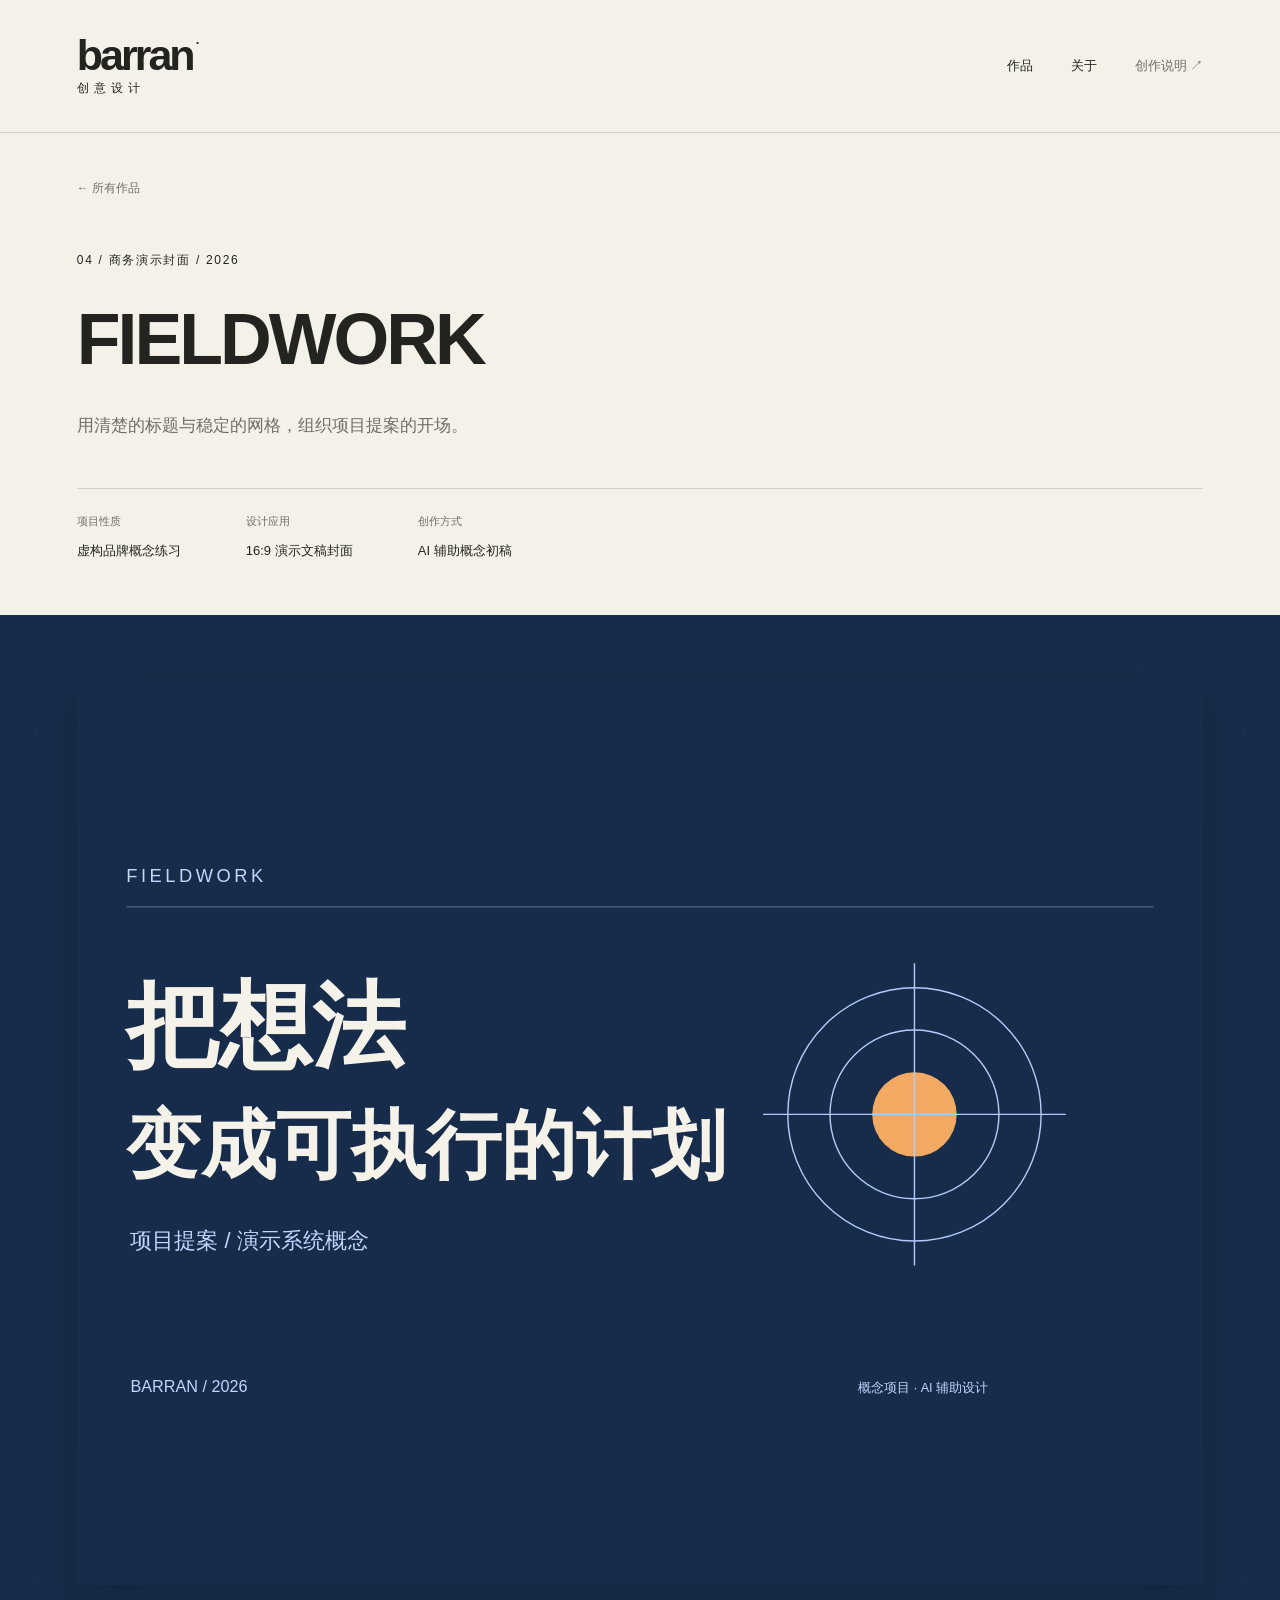
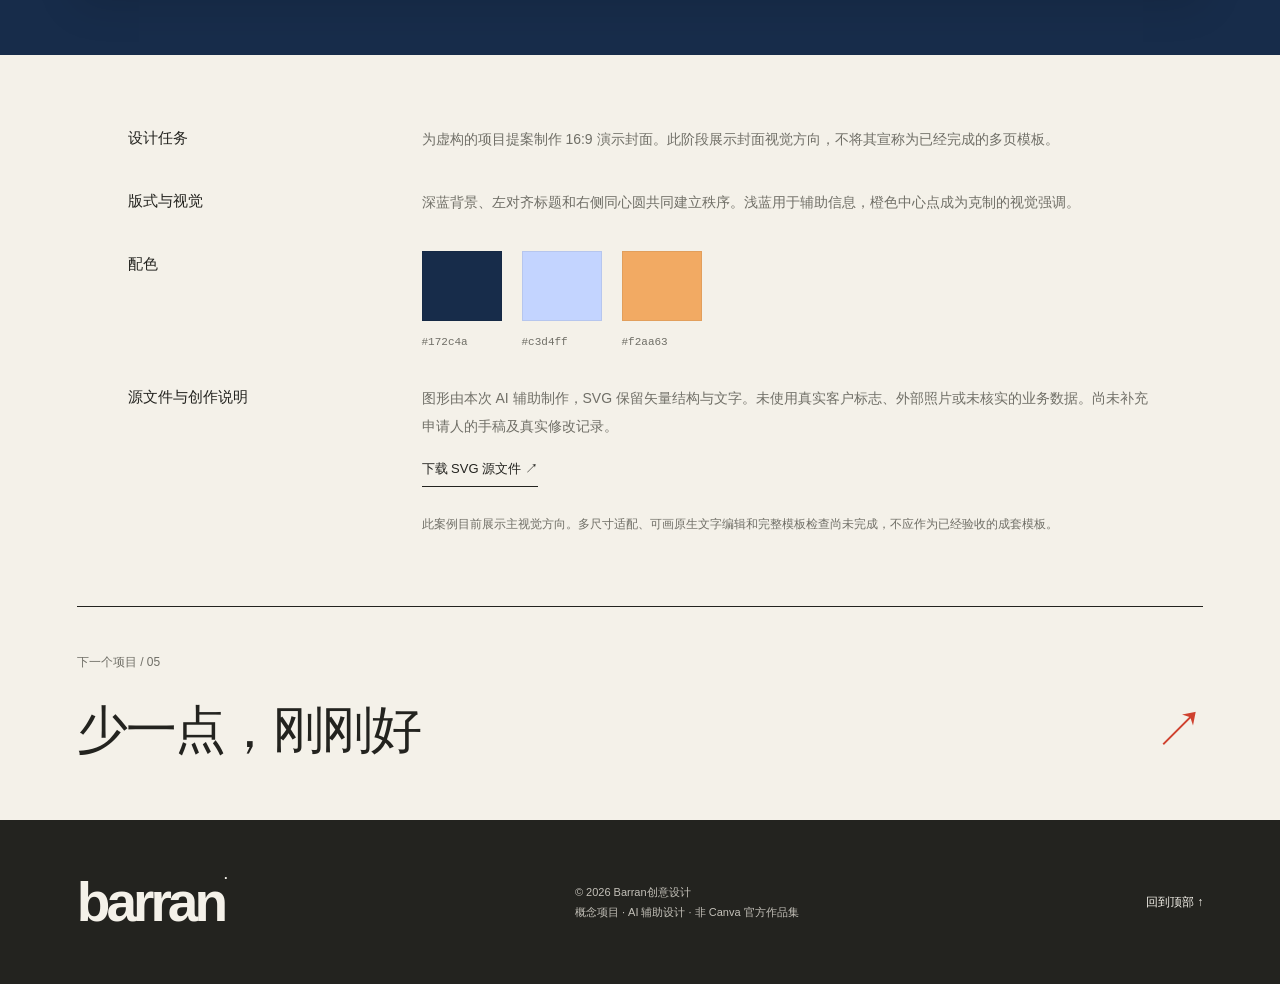
==== business.html @ dbe80ab4 "Publish Barran creative design concept portfolio" ====
<!doctype html><html lang="zh-CN"><head><meta charset="utf-8"><meta name="viewport" content="width=device-width,initial-scale=1"><meta name="description" content="Barran创意设计，视觉设计概念作品集。探索品牌视觉、文化海报、教育设计与演示排版。"><title>FIELDWORK · Barran创意设计</title><link rel="stylesheet" href="style.css"><link rel="icon" href="favicon.svg" type="image/svg+xml"></head><body><a class="skip" href="#main">跳到内容</a><header><a class="wordmark" href="index.html" aria-label="Barran创意设计首页">barran<span>·</span><small>创意设计</small></a><nav aria-label="主要导航"><a href="index.html#works">作品</a><a href="index.html#about">关于</a><a class="nav-note" href="index.html#statement">创作说明 ↗</a></nav></header><main id="main"><section class="case-intro" id="top"><a class="back" href="index.html#works">← 所有作品</a><div class="eyebrow">04 / 商务演示封面 / 2026</div><h1>FIELDWORK</h1><p class="case-lead">用清楚的标题与稳定的网格，组织项目提案的开场。</p><div class="case-facts"><div><small>项目性质</small><p>虚构品牌概念练习</p></div><div><small>设计应用</small><p>16:9 演示文稿封面</p></div><div><small>创作方式</small><p>AI 辅助概念初稿</p></div></div></section><section class="case-art" style="background:#172c4a"><img src="assets/04-business.svg" alt="FIELDWORK完整设计稿" width="1600" height="900"></section><section class="case-story"><h2>设计任务</h2><p>为虚构的项目提案制作 16:9 演示封面。此阶段展示封面视觉方向，不将其宣称为已经完成的多页模板。</p><h2>版式与视觉</h2><p>深蓝背景、左对齐标题和右侧同心圆共同建立秩序。浅蓝用于辅助信息，橙色中心点成为克制的视觉强调。</p><h2>配色</h2><div class="swatches"><div><span style="background:#172c4a"></span><code>#172c4a</code></div><div><span style="background:#c3d4ff"></span><code>#c3d4ff</code></div><div><span style="background:#f2aa63"></span><code>#f2aa63</code></div></div><h2>源文件与创作说明</h2><div><p>图形由本次 AI 辅助制作，SVG 保留矢量结构与文字。未使用真实客户标志、外部照片或未核实的业务数据。尚未补充申请人的手稿及真实修改记录。</p><a class="text-link" href="assets/04-business.svg" download>下载 SVG 源文件 ↗</a><p class="minor">此案例目前展示主视觉方向。多尺寸适配、可画原生文字编辑和完整模板检查尚未完成，不应作为已经验收的成套模板。</p></div></section><a class="next-case" href="market.html"><small>下一个项目 / 05</small><h2>少一点，刚刚好<span>↗</span></h2></a></main><footer><div class="foot-brand">barran<span>·</span></div><p>© 2026 Barran创意设计<br>概念项目 · AI 辅助设计 · 非 Canva 官方作品集</p><a href="#top">回到顶部 ↑</a></footer><script src="app.js"></script></body></html>
---- style.css ----
@charset "UTF-8";
:root{--paper:#f4f1e9;--ink:#23231f;--muted:#706f67;--red:#cf412e;--line:#d5d1c7}*{box-sizing:border-box}html{scroll-behavior:smooth;scroll-padding-top:30px}body{margin:0;background:var(--paper);color:var(--ink);font-family:"Microsoft YaHei","PingFang SC",sans-serif;-webkit-font-smoothing:antialiased}a{color:inherit;text-decoration:none}button{font:inherit}a:focus-visible,button:focus-visible{outline:3px solid var(--red);outline-offset:6px}.skip{position:fixed;top:-100px;padding:14px;background:#fff;z-index:100}.skip:focus{top:0}header{max-width:1500px;margin:auto;display:flex;justify-content:space-between;align-items:center;padding:38px 6vw;border-bottom:1px solid var(--line)}.wordmark{font-family:Arial,sans-serif;font-size:43px;letter-spacing:-3px;font-weight:900;line-height:.8}.wordmark>span{font-size:13px;letter-spacing:0;vertical-align:top;margin-left:3px}.wordmark small{display:block;font-size:12px;letter-spacing:5px;margin-top:12px;font-family:"Microsoft YaHei",sans-serif;font-weight:500}nav{display:flex;gap:38px;font-size:13px}nav a:hover{color:var(--red)}.nav-note{color:var(--muted)}main{max-width:1500px;margin:auto}.hero{padding:56px 6vw 0}.eyebrow{font-family:Arial,"Microsoft YaHei",sans-serif;font-size:12px;letter-spacing:1.7px;display:flex;align-items:center;gap:10px}.dot{width:8px;height:8px;background:var(--red);border-radius:50%}.hero h1{font-size:clamp(72px,10.5vw,158px);font-weight:700;letter-spacing:-.075em;line-height:1.25;margin:45px 0 36px;position:relative}.hero h1 .second{padding-left:19vw}.hero h1 i{position:absolute;right:3%;top:0;color:var(--red);font-family:Arial,sans-serif;font-size:1.1em;font-style:normal;font-weight:400}.hero-bottom{display:flex;justify-content:space-between;align-items:flex-end;margin-bottom:52px}.hero-bottom p{font-size:15px;line-height:1.9;margin:0;color:var(--muted)}.text-link{font-size:13px;border-bottom:1px solid currentColor;padding-bottom:8px;display:inline-block}.text-link span{margin-left:28px}.hero-strip{border-block:1px solid var(--ink);padding:17px 0;display:flex;justify-content:space-between;font-size:12px;letter-spacing:3px}.works{padding:85px 6vw 70px}.section-head{display:flex;justify-content:space-between;align-items:baseline}.section-head h2{font-size:30px;letter-spacing:-1px;margin:0}.section-head h2 span{font-family:Georgia,serif;font-size:19px;font-weight:400;font-style:italic;color:var(--muted);margin-left:18px;letter-spacing:0}.section-head>p{font-size:12px;color:var(--muted)}.filters{display:flex;gap:28px;margin:30px 0 35px;border-bottom:1px solid var(--line);padding-bottom:16px}.filters button{border:0;background:none;color:var(--muted);padding:4px 0;font-size:12px;cursor:pointer}.filters button.active{color:var(--red)}sup{font-size:9px}.work-grid{display:grid;grid-template-columns:1fr 1fr;column-gap:40px;row-gap:54px}.work[hidden]{display:none}.work-image{height:540px;display:flex;align-items:center;justify-content:center;background:var(--art-bg);overflow:hidden;position:relative;padding:40px}.work-image img{width:100%;height:100%;object-fit:contain;filter:drop-shadow(0 15px 18px #0002);transition:transform .5s}.work-image:hover img{transform:scale(1.035)}.wide-art{background:#d9dce0}.view{position:absolute;right:20px;bottom:20px;background:var(--paper);padding:11px 15px;font-size:11px;opacity:0;transform:translateY(8px);transition:all .25s}.work-image:hover .view,.work-image:focus .view{opacity:1;transform:translateY(0)}.work-meta{display:flex;justify-content:space-between;padding-top:20px}.work-meta h3{font-size:20px;margin:0 0 9px;font-weight:500}.work-meta p{margin:0;font-size:12px;color:var(--muted)}.work-meta>span{font-family:Georgia,serif;font-size:16px;color:var(--muted)}.work-disclosure{font-size:12px;line-height:1.9;color:var(--muted);margin-top:40px;max-width:760px}.about{margin:0 6vw;padding:75px 0;border-top:1px solid var(--ink);display:grid;grid-template-columns:1fr 2fr;gap:55px}.section-label{font-size:11px;letter-spacing:2px}.about h2{font-size:clamp(28px,3.6vw,48px);font-weight:500;letter-spacing:-2px;line-height:1.5;margin:0 0 28px}.about p{font-size:14px;color:var(--muted);line-height:2;max-width:660px}.about .text-link{margin-top:20px}.statement{margin:0 6vw;padding:35px 0 70px;border-top:1px solid var(--line);display:grid;grid-template-columns:1fr 2fr;gap:55px}.statement h2{font-size:14px;font-weight:500;margin:0}.statement p{font-size:12px;line-height:1.95;color:var(--muted);margin:0 0 15px}footer{background:var(--ink);color:var(--paper);padding:50px 6vw;display:flex;align-items:center;justify-content:space-between;gap:24px}.foot-brand{font-family:Arial,sans-serif;font-size:55px;font-weight:900;letter-spacing:-4px}.foot-brand span{font-size:13px;vertical-align:top;letter-spacing:0}footer p{font-size:11px;line-height:1.9;color:#c3c0b8}footer>a{font-size:12px}.case-intro{padding:45px 6vw 55px}.back{font-size:12px;color:var(--muted);display:inline-block;margin-bottom:55px}.case-intro h1{font-size:clamp(40px,5.6vw,78px);letter-spacing:-3px;line-height:1.3;margin:24px 0}.case-lead{font-size:17px;line-height:1.9;color:var(--muted);max-width:700px}.case-facts{display:flex;gap:65px;margin-top:46px;border-top:1px solid var(--line);padding-top:22px}.case-facts small{font-size:11px;color:var(--muted)}.case-facts p{font-size:13px;margin-bottom:0}.case-art{padding:70px 6vw;display:flex;justify-content:center}.case-art img{display:block;max-width:100%;width:auto;max-height:1050px;object-fit:contain;box-shadow:0 18px 40px #0002}.case-story{padding:70px 10vw;display:grid;grid-template-columns:1fr 3fr;gap:35px 50px}.case-story h2{font-size:15px;font-weight:500;margin:4px 0}.case-story p{font-size:14px;line-height:2;color:var(--muted);margin:0}.case-story .text-link{margin-top:20px}.case-story .minor{font-size:12px;margin-top:25px}.swatches{display:flex;gap:20px}.swatches span{display:block;width:80px;height:70px;margin-bottom:10px;border:1px solid #0001}.swatches code{font-size:11px;color:var(--muted)}.next-case{display:block;margin:0 6vw;padding:45px 0 55px;border-top:1px solid var(--ink)}.next-case small{font-size:12px;color:var(--muted)}.next-case h2{font-size:clamp(28px,4vw,55px);font-weight:500;letter-spacing:-2px;margin:25px 0 0}.next-case h2 span{float:right;color:var(--red)}@media(min-width:1500px){header,.hero,.works{padding-left:90px;padding-right:90px}.hero h1 .second{padding-left:285px}}@media(max-width:900px){.work-image{height:410px;padding:24px}.work-grid{column-gap:24px}.hero h1{margin-top:50px}.hero h1 .second{padding-left:12vw}.about,.statement{grid-template-columns:1fr 2fr;gap:25px}.case-facts{gap:35px}}@media(max-width:600px){header{padding:26px 6vw}.wordmark{font-size:34px}.wordmark small{font-size:10px}nav{gap:18px;font-size:12px}.nav-note{display:none}.hero{padding-top:35px}.eyebrow{font-size:9px;letter-spacing:1px}.hero h1{font-size:clamp(57px,14vw,86px);margin:40px 0 30px;letter-spacing:-.08em}.hero h1 .second{padding-left:7vw}.hero h1 i{font-size:.85em;right:0;top:8px}.hero-bottom{align-items:flex-start;gap:20px;margin-bottom:35px}.hero-bottom p{font-size:12px}.text-link{font-size:11px;white-space:nowrap}.text-link span{margin-left:8px}.hero-strip{font-size:9px;letter-spacing:1px}.works{padding-top:50px}.section-head h2{font-size:25px}.section-head h2 span{display:block;margin:7px 0 0;font-size:17px}.section-head>p{font-size:10px}.filters{gap:20px;overflow:auto;white-space:nowrap;margin:25px 0}.filters button{font-size:11px}.work-grid{grid-template-columns:1fr;row-gap:35px}.work-image{height:470px;padding:30px}.work-meta h3{font-size:19px}.view{opacity:1;transform:none}.about,.statement{grid-template-columns:1fr;gap:25px}.about{padding:45px 0}.about h2{font-size:30px;letter-spacing:-1px}.about p{font-size:13px}.statement{padding-bottom:40px}footer{align-items:flex-start;flex-wrap:wrap;padding-top:35px}.foot-brand{font-size:42px}footer p{font-size:10px}footer>a{font-size:10px}.case-intro{padding-top:30px}.back{margin-bottom:35px}.case-intro h1{letter-spacing:-2px}.case-lead{font-size:14px}.case-facts{gap:22px;flex-wrap:wrap;margin-top:28px}.case-facts p{font-size:11px}.case-art{padding:35px 6vw}.case-story{padding:40px 6vw;grid-template-columns:1fr;gap:15px}.case-story p{margin-bottom:18px;font-size:13px}.swatches{margin-bottom:20px}.next-case{padding:30px 0 40px}}@media(prefers-reduced-motion:reduce){html{scroll-behavior:auto}*,*:before,*:after{transition:none!important}}
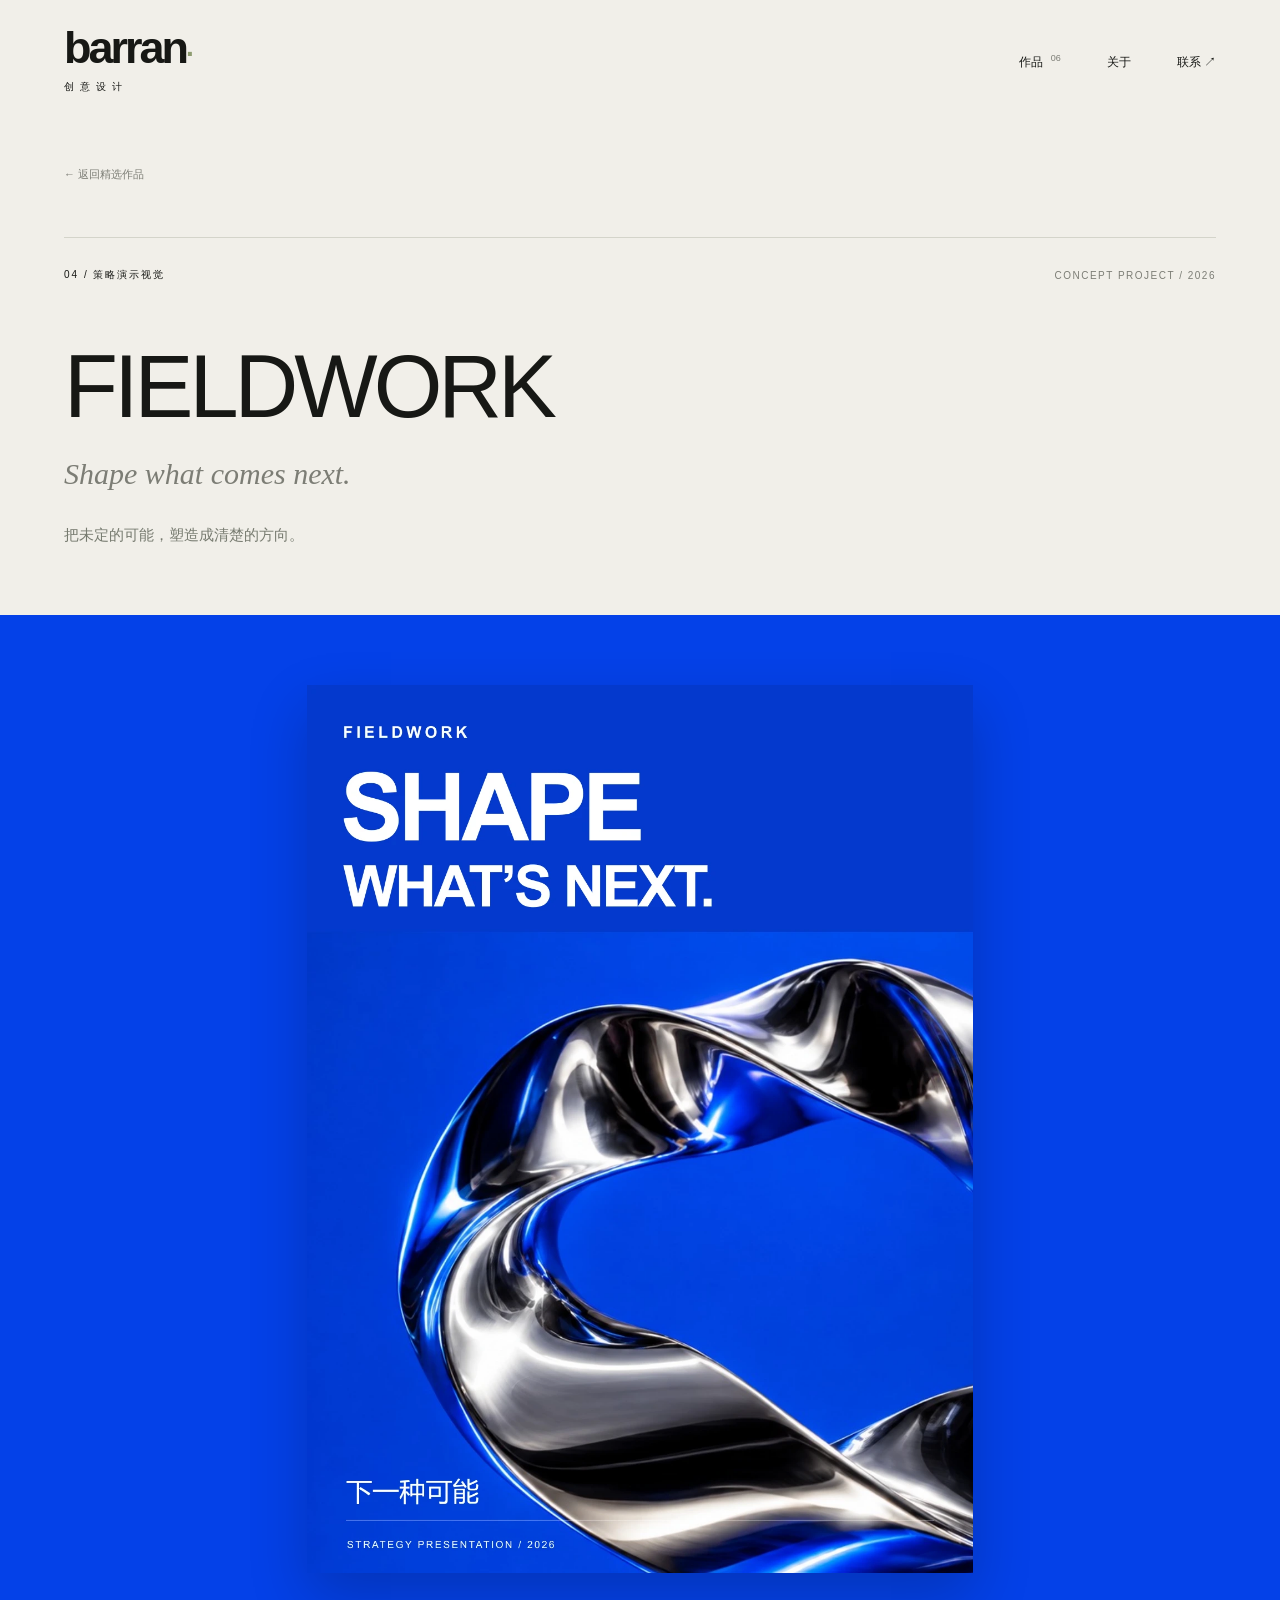
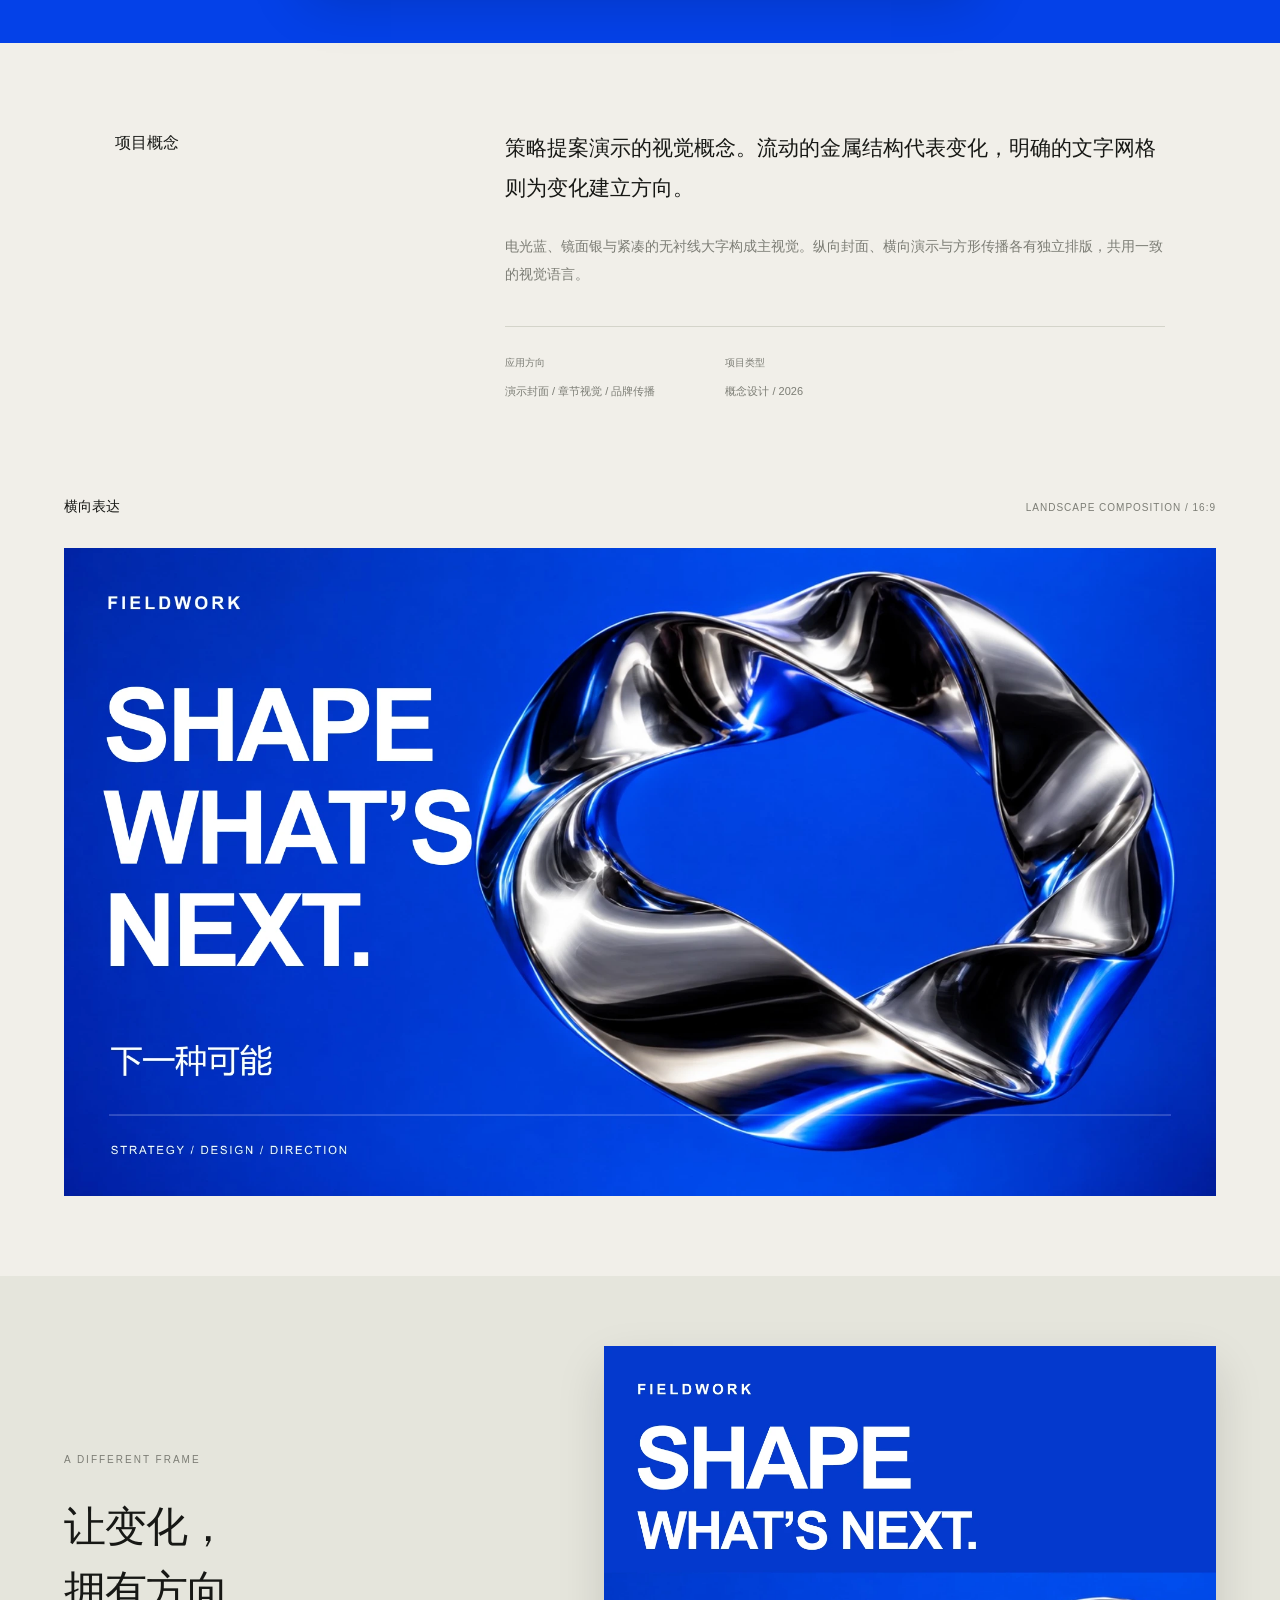
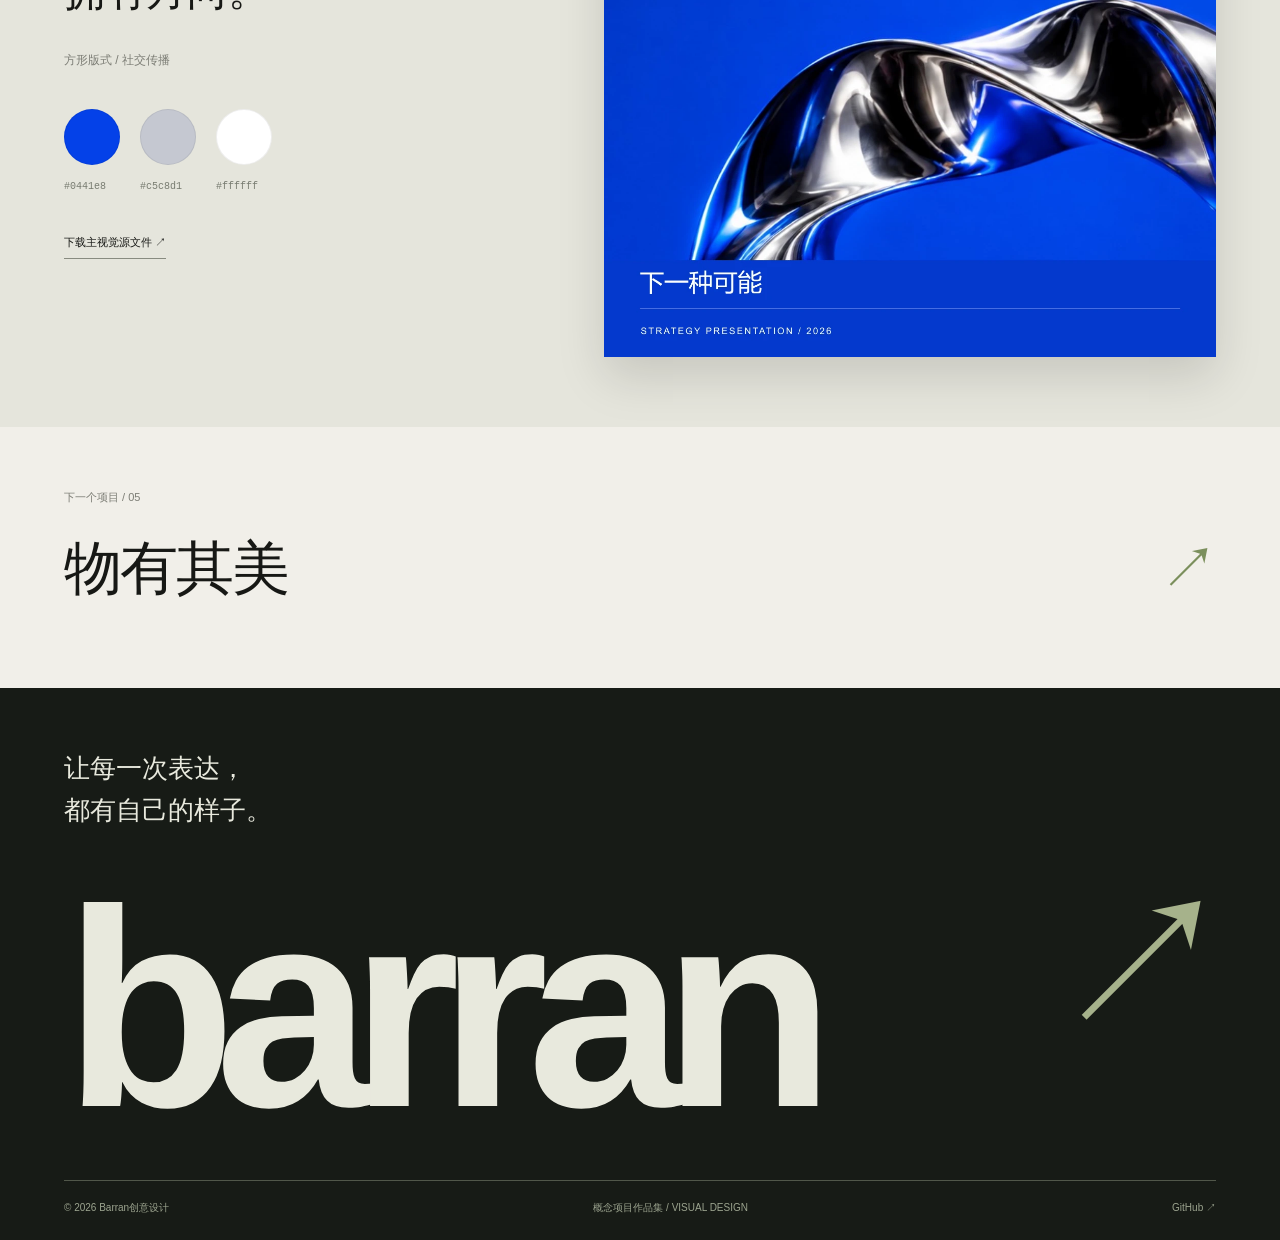
==== commit 07b0c269: "Redesign six portfolio series with editorial imagery and tailored layouts" ====
--- a/business.html
+++ b/business.html
@@ -1 +1 @@
-<!doctype html><html lang="zh-CN"><head><meta charset="utf-8"><meta name="viewport" content="width=device-width,initial-scale=1"><meta name="description" content="Barran创意设计，视觉设计概念作品集。探索品牌视觉、文化海报、教育设计与演示排版。"><title>FIELDWORK · Barran创意设计</title><link rel="stylesheet" href="style.css"><link rel="icon" href="favicon.svg" type="image/svg+xml"></head><body><a class="skip" href="#main">跳到内容</a><header><a class="wordmark" href="index.html" aria-label="Barran创意设计首页">barran<span>·</span><small>创意设计</small></a><nav aria-label="主要导航"><a href="index.html#works">作品</a><a href="index.html#about">关于</a><a class="nav-note" href="index.html#statement">创作说明 ↗</a></nav></header><main id="main"><section class="case-intro" id="top"><a class="back" href="index.html#works">← 所有作品</a><div class="eyebrow">04 / 商务演示封面 / 2026</div><h1>FIELDWORK</h1><p class="case-lead">用清楚的标题与稳定的网格，组织项目提案的开场。</p><div class="case-facts"><div><small>项目性质</small><p>虚构品牌概念练习</p></div><div><small>设计应用</small><p>16:9 演示文稿封面</p></div><div><small>创作方式</small><p>AI 辅助概念初稿</p></div></div></section><section class="case-art" style="background:#172c4a"><img src="assets/04-business.svg" alt="FIELDWORK完整设计稿" width="1600" height="900"></section><section class="case-story"><h2>设计任务</h2><p>为虚构的项目提案制作 16:9 演示封面。此阶段展示封面视觉方向，不将其宣称为已经完成的多页模板。</p><h2>版式与视觉</h2><p>深蓝背景、左对齐标题和右侧同心圆共同建立秩序。浅蓝用于辅助信息，橙色中心点成为克制的视觉强调。</p><h2>配色</h2><div class="swatches"><div><span style="background:#172c4a"></span><code>#172c4a</code></div><div><span style="background:#c3d4ff"></span><code>#c3d4ff</code></div><div><span style="background:#f2aa63"></span><code>#f2aa63</code></div></div><h2>源文件与创作说明</h2><div><p>图形由本次 AI 辅助制作，SVG 保留矢量结构与文字。未使用真实客户标志、外部照片或未核实的业务数据。尚未补充申请人的手稿及真实修改记录。</p><a class="text-link" href="assets/04-business.svg" download>下载 SVG 源文件 ↗</a><p class="minor">此案例目前展示主视觉方向。多尺寸适配、可画原生文字编辑和完整模板检查尚未完成，不应作为已经验收的成套模板。</p></div></section><a class="next-case" href="market.html"><small>下一个项目 / 05</small><h2>少一点，刚刚好<span>↗</span></h2></a></main><footer><div class="foot-brand">barran<span>·</span></div><p>© 2026 Barran创意设计<br>概念项目 · AI 辅助设计 · 非 Canva 官方作品集</p><a href="#top">回到顶部 ↑</a></footer><script src="app.js"></script></body></html>+<!doctype html><html lang="zh-CN"><head><meta charset="utf-8"><meta name="viewport" content="width=device-width,initial-scale=1"><meta name="description" content="Barran创意设计。品牌视觉、文化活动、生活方式与演示设计作品集。"><meta name="theme-color" content="#151515"><title>FIELDWORK · Barran创意设计</title><link rel="stylesheet" href="v2.css?v=2"><link rel="icon" href="favicon.svg"></head><body><a class="skip" href="#main">跳到内容</a><header><a class="brand" href="index.html" aria-label="Barran创意设计首页">barran<span>·</span><small>创意设计</small></a><nav aria-label="主要导航"><a href="index.html#works">作品 <sup>06</sup></a><a href="index.html#about">关于</a><a href="index.html#contact">联系 ↗</a></nav></header><main id="main"><section class="case-heading" id="top"><a class="back" href="index.html#works">← 返回精选作品</a><div class="case-topline"><p class="eyebrow">04 / 策略演示视觉</p><p>CONCEPT PROJECT / 2026</p></div><h1>FIELDWORK</h1><p class="case-english">Shape what comes next.</p><p class="case-deck">把未定的可能，塑造成清楚的方向。</p></section><section class="case-hero" style="--case-bg:#0441e8"><img src="assets/v2/04-business-poster.webp" alt="FIELDWORK纵版主视觉" width="1200" height="1600"></section><section class="project-copy"><h2>项目概念</h2><div><p class="lead">策略提案演示的视觉概念。流动的金属结构代表变化，明确的文字网格则为变化建立方向。</p><p>电光蓝、镜面银与紧凑的无衬线大字构成主视觉。纵向封面、横向演示与方形传播各有独立排版，共用一致的视觉语言。</p><div class="project-meta"><div><small>应用方向</small><p>演示封面 / 章节视觉 / 品牌传播</p></div><div><small>项目类型</small><p>概念设计 / 2026</p></div></div></div></section><section class="application"><div class="application-label"><h2>横向表达</h2><p>LANDSCAPE COMPOSITION / 16:9</p></div><img src="assets/v2/04-business-wide.webp" alt="FIELDWORK横向版式" width="1920" height="1080" loading="lazy"></section><section class="square-section" style="--case-bg:#0441e8"><div><p class="eyebrow">A DIFFERENT FRAME</p><h2>让变化，<br>拥有方向。</h2><p>方形版式 / 社交传播</p><div class="palette"><span style="--swatch:#0441e8"><i></i><code>#0441e8</code></span><span style="--swatch:#c5c8d1"><i></i><code>#c5c8d1</code></span><span style="--swatch:#ffffff"><i></i><code>#ffffff</code></span></div><a class="download" href="assets/v2/04-business-poster.svg" download>下载主视觉源文件 ↗</a></div><img src="assets/v2/04-business-square.webp" alt="FIELDWORK方形传播版式" width="1200" height="1200" loading="lazy"></section><a class="next-case" href="market.html"><span>下一个项目 / 05</span><h2>物有其美<i>↗</i></h2></a></main><footer id="contact"><p class="footer-intro">让每一次表达，<br>都有自己的样子。</p><a class="footer-brand" href="index.html">barran<span>↗</span></a><div class="footer-bottom"><p>© 2026 Barran创意设计</p><p>概念项目作品集 / VISUAL DESIGN</p><a href="https://github.com/Barran-Sorain/barran-portfolio" target="_blank" rel="noreferrer">GitHub ↗</a></div></footer><script src="app.js?v=2"></script></body></html>
--- a/v2.css
+++ b/v2.css
@@ -0,0 +1,2 @@
+@charset "UTF-8";
+:root{--paper:#f1efe9;--ink:#171815;--muted:#7c7d75;--line:#d4d4ca}*{box-sizing:border-box}html{scroll-behavior:smooth;scroll-padding-top:20px}body{margin:0;background:var(--paper);color:var(--ink);font-family:"Microsoft YaHei","PingFang SC",Arial,sans-serif;-webkit-font-smoothing:antialiased}a{color:inherit;text-decoration:none}button{font:inherit}a:focus-visible,button:focus-visible{outline:3px solid #a79a5e;outline-offset:5px}.skip{position:fixed;top:-100px;background:#fff;padding:14px;z-index:100}.skip:focus{top:0}header{display:flex;justify-content:space-between;align-items:center;padding:30px 5vw;max-width:1800px;margin:auto}.brand{font:900 45px/.8 Arial,sans-serif;letter-spacing:-3px}.brand>span{font-size:28px;color:#8e9c71}.brand small{display:block;font:400 10px "Microsoft YaHei",sans-serif;letter-spacing:6px;margin-top:14px}nav{display:flex;align-items:center;gap:46px;font-size:12px}sup{font-size:9px;margin-left:4px;color:var(--muted)}nav a:hover{color:#6c7a4e}main{max-width:1800px;margin:auto}.hero{margin:0 2vw;background:#131c15;min-height:760px;position:relative;isolation:isolate;overflow:hidden;color:#efeadd}.hero-photo{position:absolute;z-index:-2;width:60%;right:0;top:0;bottom:0}.hero-photo img{width:100%;height:100%;object-fit:cover;object-position:65% 67%}.hero:after{content:"";position:absolute;z-index:-1;inset:0;background:linear-gradient(90deg,#111c15 0%,#111c15 29%,#111c15d9 43%,#111c1500 72%)}.hero-content{padding:68px 4vw 95px}.eyebrow{font:400 10px Arial,"Microsoft YaHei",sans-serif;letter-spacing:2px}.hero h1{font-size:clamp(54px,6.4vw,112px);font-weight:500;letter-spacing:-.065em;line-height:1.4;margin:77px 0 35px}.hero h1 em{font-style:normal;font-family:"SimSun","Songti SC",serif;font-weight:400}.hero-caption{font-size:14px;color:#c3c4b8;line-height:2}.hero-link{display:inline-flex;gap:70px;align-items:center;border-bottom:1px solid #9fa392;padding:18px 0 12px;font-size:12px;margin-top:32px}.hero-link span{font-size:20px}.hero-bottom{position:absolute;bottom:28px;left:4vw;right:4vw;display:flex;justify-content:space-between;font:9px Arial,sans-serif;letter-spacing:1.4px;color:#c6c9bc}.works{padding:110px 5vw 90px}.section-head{display:flex;align-items:flex-end;justify-content:space-between}.section-head .eyebrow{color:var(--muted);margin:0 0 22px}.section-head h2{font-size:44px;letter-spacing:-2px;font-weight:500;line-height:1.1;margin:0}.section-head h2>span{font:italic 30px Georgia,serif;margin-left:24px;letter-spacing:-1px;color:var(--muted)}.counter{font:17px Georgia,serif;color:var(--muted);margin:0 0 3px}.filters{display:flex;gap:32px;border-bottom:1px solid var(--line);padding:31px 0 18px;margin-bottom:38px}.filters button{padding:5px 0;border:0;background:none;color:var(--muted);font-size:11px;cursor:pointer;white-space:nowrap}.filters button.active{color:#171815}.filters button.active:before{content:"";display:inline-block;width:5px;height:5px;background:#171815;border-radius:50%;margin-right:8px;vertical-align:2px}.work-grid{display:grid;grid-template-columns:1fr 1fr;gap:65px 36px;align-items:start}.work[hidden]{display:none}.work-visual{display:block;overflow:hidden;position:relative;aspect-ratio:3/4}.work-visual img{display:block;width:100%;height:100%;object-fit:cover;transition:transform .6s}.work-visual:hover img{transform:scale(1.025)}.work-open{position:absolute;right:22px;bottom:22px;display:grid;place-items:center;border-radius:50%;width:47px;height:47px;background:#f7f6ec;color:#171815;font-size:23px;opacity:0;transition:opacity .25s}.work-visual:hover .work-open,.work-visual:focus .work-open{opacity:1}.work-meta{display:flex;justify-content:space-between;align-items:flex-start;padding-top:21px}.work-meta span{font-size:10px;color:var(--muted);letter-spacing:1px}.work-meta h3{font-size:24px;font-weight:500;letter-spacing:-.7px;margin:11px 0 7px}.work-meta p{font:italic 14px Georgia,serif;color:#777a70;margin:0}.work-meta small{font:12px Georgia,serif;color:var(--muted);padding-top:2px}.about{margin:0 5vw;padding:85px 0 110px;border-top:1px solid var(--ink);display:grid;grid-template-columns:1fr 1.5fr;gap:60px}.about-label>.eyebrow{margin:0 0 20px;color:var(--muted)}.about-label>span{font-size:12px}.about h2{font:400 clamp(35px,4.5vw,64px)/1.4 "SimSun","Songti SC",serif;letter-spacing:-2px;margin:0 0 35px}.about p:not(.eyebrow){font-size:14px;line-height:2;color:#777b70;max-width:660px}.about-services{display:flex;gap:28px;border-top:1px solid var(--line);padding-top:25px;margin-top:34px;font-size:11px}.case-heading{padding:40px 5vw 70px}.back{font-size:11px;color:var(--muted);display:inline-block;margin-bottom:55px}.case-topline{display:flex;justify-content:space-between;border-top:1px solid var(--line);padding-top:20px;align-items:center}.case-topline p:last-child{font:10px Arial,sans-serif;letter-spacing:1.5px;color:var(--muted)}.case-heading h1{font-size:clamp(42px,6.9vw,104px);font-weight:500;letter-spacing:-4px;margin:40px 0 15px;line-height:1.25}.case-english{font:italic 30px Georgia,serif;color:var(--muted);margin:0}.case-deck{font-size:15px;margin:35px 0 0;color:#777b70}.case-hero{background:var(--case-bg);padding:70px 0;display:flex;justify-content:center}.case-hero img{width:min(52%,780px);height:auto;display:block;box-shadow:0 24px 55px #0003}.project-copy{padding:85px 9vw;display:grid;grid-template-columns:1fr 2fr;gap:60px}.project-copy h2{font-size:16px;font-weight:400;margin-top:5px}.project-copy p{font-size:14px;line-height:2;color:var(--muted);margin:0 0 24px}.project-copy .lead{font-size:21px;color:var(--ink);line-height:1.9}.project-meta{display:flex;gap:70px;border-top:1px solid var(--line);padding-top:25px;margin-top:38px}.project-meta small{font-size:10px;color:var(--muted)}.project-meta p{font-size:11px;margin:10px 0 0}.application{padding:0 5vw 80px}.application-label{display:flex;justify-content:space-between;align-items:center;padding:0 0 20px}.application-label h2{font-size:14px;font-weight:400}.application-label p{font:10px Arial,sans-serif;letter-spacing:1px;color:var(--muted)}.application>img{width:100%;height:auto;display:block}.square-section{background:#e5e5dc;padding:70px 5vw;display:grid;grid-template-columns:1fr 1.3fr;gap:70px;align-items:center}.square-section .eyebrow{color:var(--muted)}.square-section h2{font:400 clamp(28px,3.3vw,48px)/1.5 "SimSun","Songti SC",serif;letter-spacing:-1px;margin:30px 0}.square-section p:not(.eyebrow){font-size:12px;color:var(--muted)}.square-section>img{width:100%;height:auto;display:block;box-shadow:0 20px 45px #0002}.palette{display:flex;gap:20px;margin-top:40px}.palette i{display:block;background:var(--swatch);width:56px;height:56px;border:1px solid #0001;border-radius:50%;margin-bottom:10px}.palette code{font-size:10px;color:#777b70}.download{display:inline-block;border-bottom:1px solid #888b80;font-size:11px;padding-bottom:8px;margin-top:42px}.next-case{display:block;margin:0 5vw;padding:60px 0 80px}.next-case>span{font-size:11px;color:var(--muted)}.next-case h2{font-size:clamp(35px,4.5vw,65px);font-weight:500;letter-spacing:-2px;margin:26px 0 0}.next-case i{font-style:normal;float:right;color:#7b8f5c}footer{background:#171b16;color:#e8e9dd;padding:60px 5vw 25px}.footer-intro{font:26px/1.6 "SimSun","Songti SC",serif;margin:0 0 50px}.footer-brand{font:900 clamp(85px,22vw,360px)/.9 Arial,sans-serif;letter-spacing:-.075em;display:block;border-bottom:1px solid #51574a;padding-bottom:45px}.footer-brand span{font-weight:400;float:right;font-size:.65em;letter-spacing:-.1em;color:#a6b28b}.footer-bottom{display:flex;justify-content:space-between;font-size:10px;color:#9ca48f;gap:20px;padding-top:20px}.footer-bottom p{margin:0}.footer-bottom>a{white-space:nowrap}@media(max-width:1000px){.hero{min-height:680px}.hero-photo{width:70%}.hero h1{margin-top:90px}.hero-bottom span:nth-child(2){display:none}.section-head h2{font-size:37px}.section-head h2>span{font-size:25px}.about{gap:40px;grid-template-columns:1fr 1.8fr}.square-section{gap:35px}.case-hero img{width:64%}.project-copy{padding-inline:6vw;gap:35px}}@media(max-width:600px){header{padding:25px 6vw}.brand{font-size:36px}.brand small{font-size:9px;letter-spacing:5px;margin-top:11px}nav{gap:24px;font-size:11px}nav a:last-child{display:none}.hero{margin:0 3vw;min-height:700px}.hero-photo{width:100%;inset:0}.hero-photo img{object-position:70% 80%}.hero:after{background:linear-gradient(180deg,#111c15d9,#111c1599 40%,#111c1500 75%,#111c1580)}.hero-content{padding:34px 6vw 90px}.hero .eyebrow{font-size:7px;letter-spacing:1px}.hero h1{font-size:clamp(41px,10.6vw,64px);margin:52px 0 24px;line-height:1.5;letter-spacing:-.07em}.hero-caption{font-size:12px;line-height:1.8}.hero-link{font-size:10px;margin-top:10px;gap:55px;padding-top:10px}.hero-bottom{left:6vw;right:6vw;bottom:22px;font-size:7px;letter-spacing:.7px}.hero-bottom span:last-child{display:none}.works{padding:65px 6vw 50px}.section-head .eyebrow{font-size:8px;letter-spacing:1px;margin-bottom:18px}.section-head h2{font-size:30px;letter-spacing:-1px}.section-head h2>span{display:block;font-size:22px;margin:10px 0 0}.counter{font-size:14px}.filters{gap:24px;overflow-x:auto;padding-top:25px;margin-bottom:26px}.filters button{font-size:10px}.work-grid{grid-template-columns:1fr;gap:37px}.work-open{opacity:1;width:36px;height:36px;font-size:19px;right:15px;bottom:15px}.work-meta{padding-top:16px}.work-meta h3{font-size:23px;margin-top:9px}.about{margin-inline:6vw;padding:45px 0 60px;grid-template-columns:1fr;gap:28px}.about-label>.eyebrow{margin-bottom:10px}.about h2{font-size:36px;letter-spacing:-1px;margin-bottom:24px}.about p:not(.eyebrow){font-size:12px}.about-services{gap:24px;font-size:10px;padding-top:20px}.case-heading{padding:25px 6vw 40px}.back{margin-bottom:32px}.case-topline{align-items:flex-start;gap:12px}.case-topline .eyebrow{font-size:8px;letter-spacing:.7px}.case-topline p:last-child{font-size:7px;letter-spacing:.5px;white-space:nowrap;margin-top:8px}.case-heading h1{font-size:43px;letter-spacing:-2px;margin-top:25px}.case-english{font-size:22px}.case-deck{font-size:12px;line-height:1.9;margin-top:22px}.case-hero{padding:32px 0}.case-hero img{width:83%}.project-copy{padding:40px 6vw;grid-template-columns:1fr;gap:16px}.project-copy h2{font-size:13px}.project-copy .lead{font-size:18px}.project-copy p{font-size:12px}.project-meta{gap:24px;margin-top:25px}.project-meta p{font-size:10px}.application{padding:0 6vw 40px}.application-label h2{font-size:12px}.application-label p{font-size:7px;letter-spacing:0}.square-section{padding:40px 6vw;grid-template-columns:1fr;gap:35px}.square-section h2{font-size:32px;margin:20px 0}.palette{margin-top:25px;gap:24px}.palette i{width:42px;height:42px}.download{margin-top:28px}.next-case{margin-inline:6vw;padding:40px 0 50px}.next-case h2{font-size:35px;letter-spacing:-1.5px}footer{padding:40px 6vw 25px}.footer-intro{font-size:22px;margin-bottom:35px}.footer-brand{padding-bottom:30px}.footer-bottom{font-size:8px;flex-wrap:wrap;line-height:1.7;gap:9px 20px}.footer-bottom p:nth-child(2){order:3;width:100%}}@media(prefers-reduced-motion:reduce){html{scroll-behavior:auto}*,*:before,*:after{transition:none!important}}
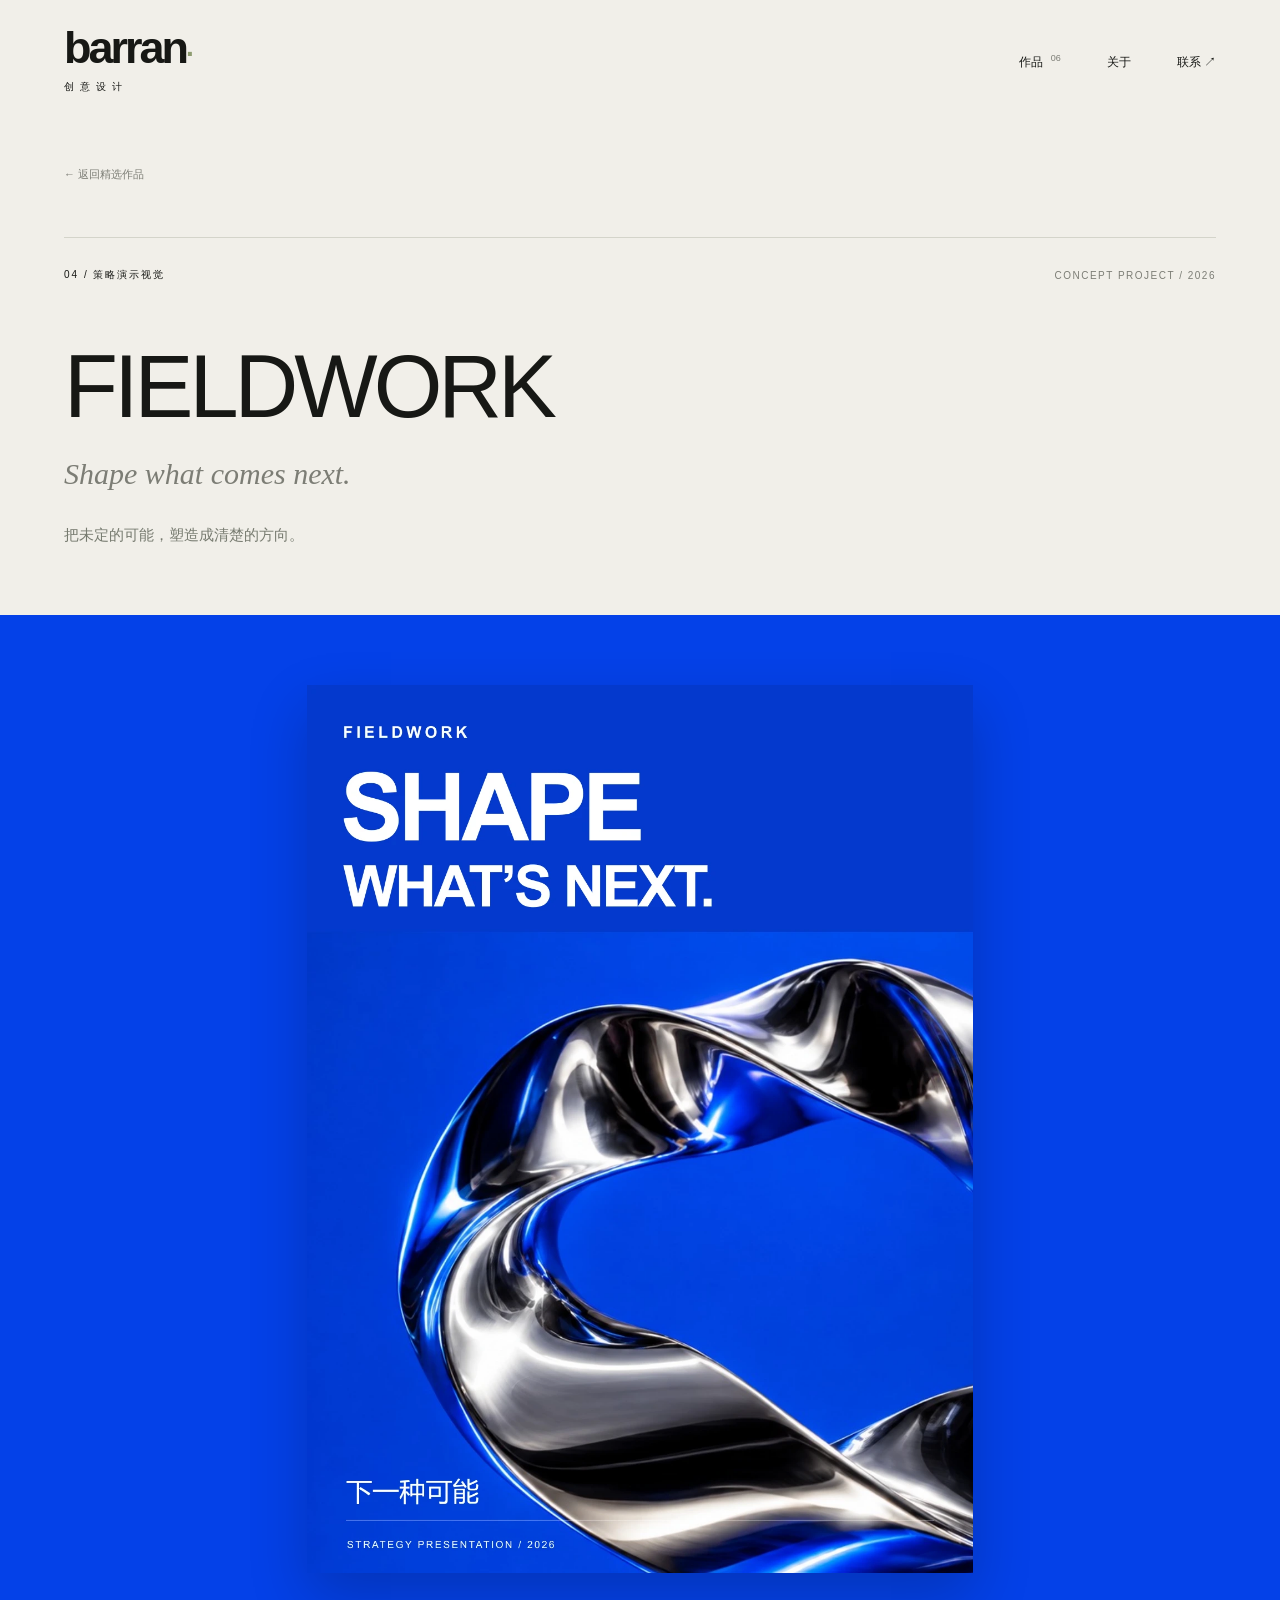
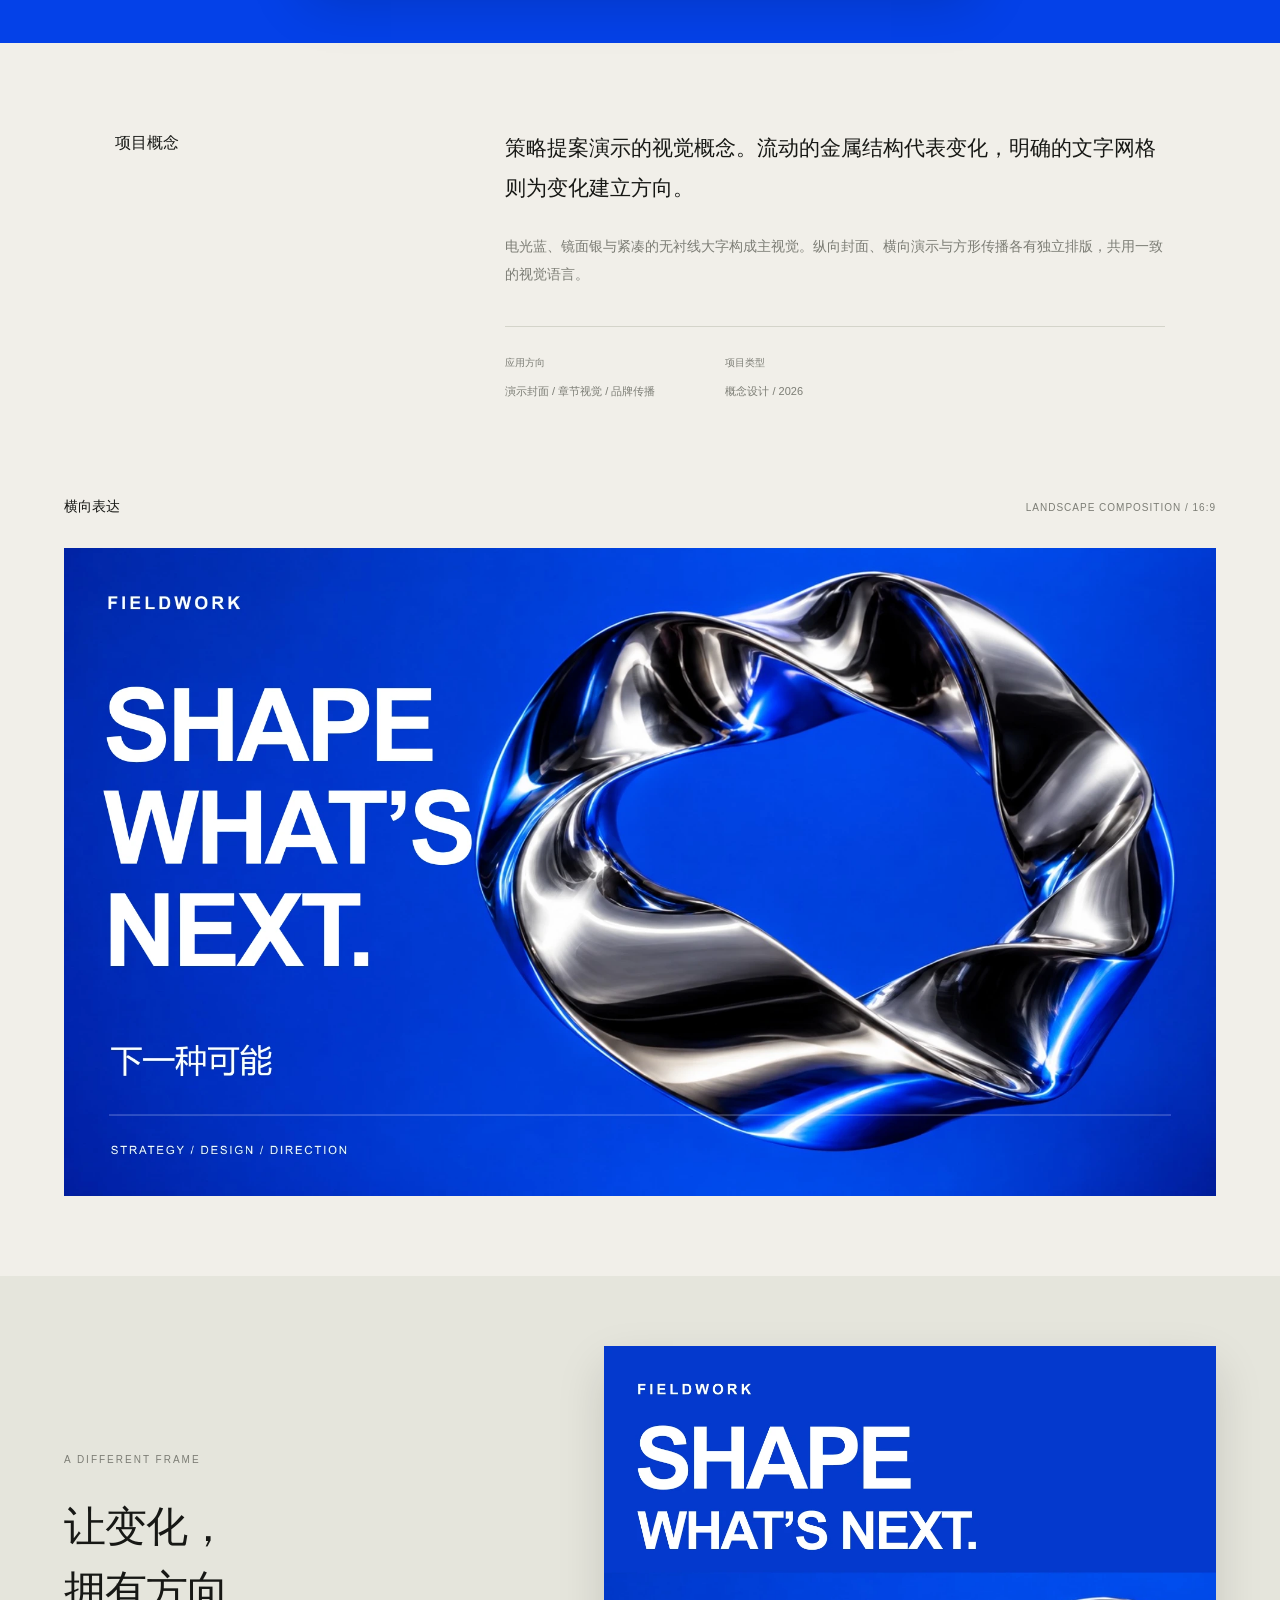
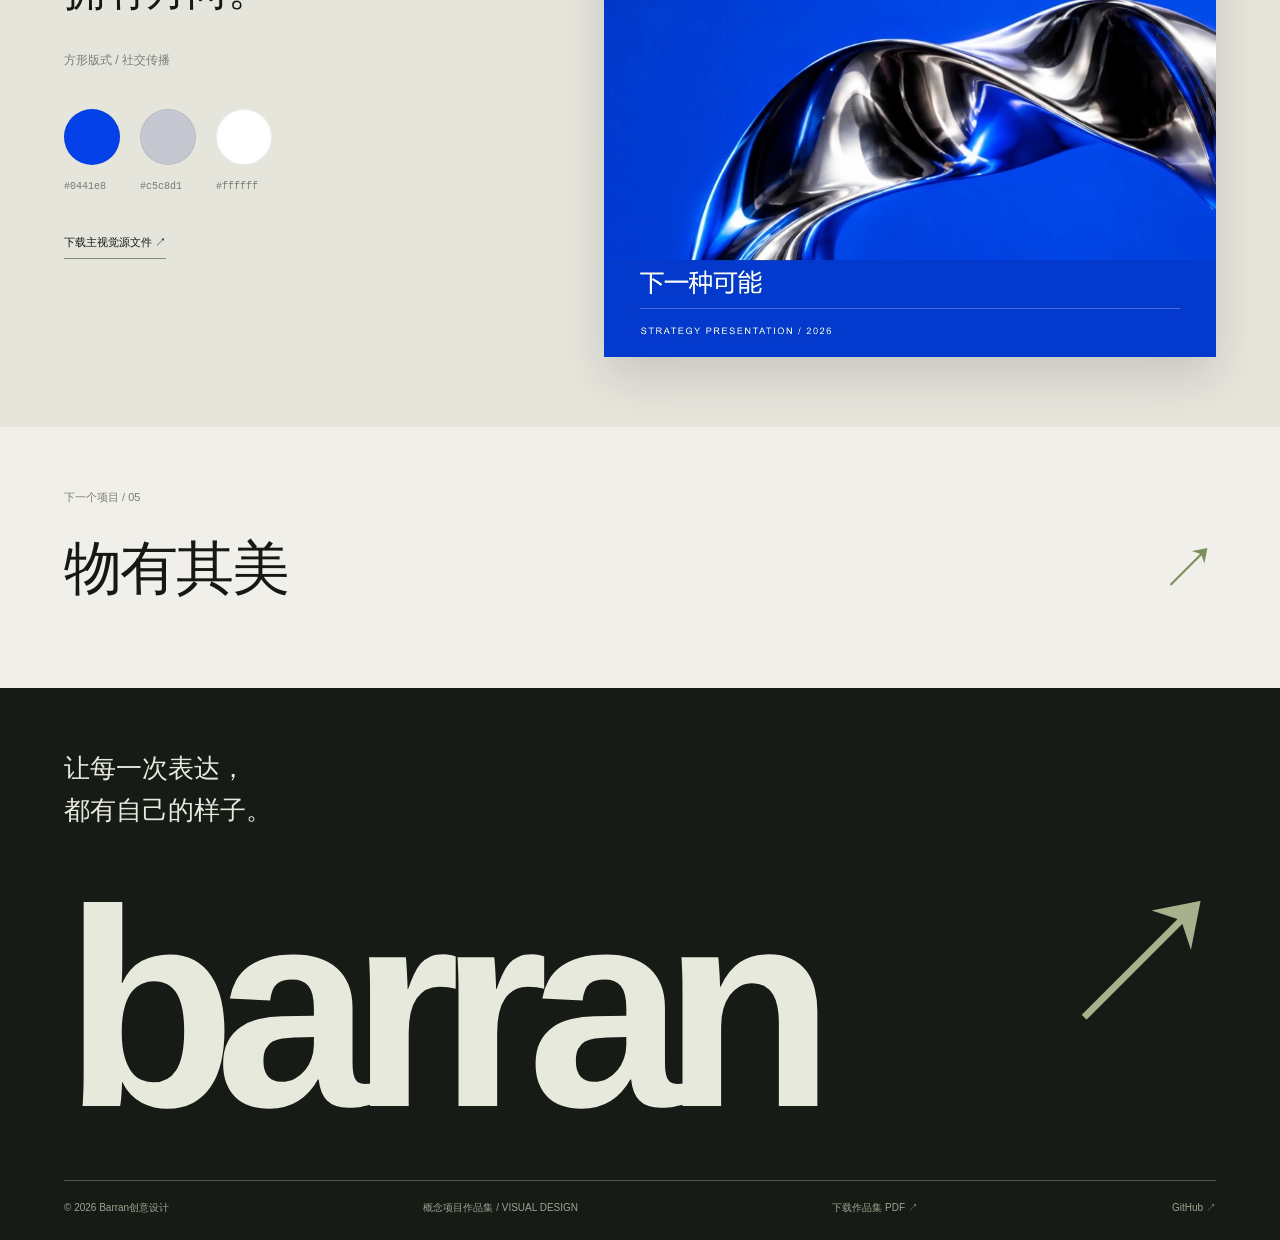
==== commit a4cede97: "Add downloadable twenty-page portfolio PDF" ====
--- a/business.html
+++ b/business.html
@@ -1 +1 @@
-<!doctype html><html lang="zh-CN"><head><meta charset="utf-8"><meta name="viewport" content="width=device-width,initial-scale=1"><meta name="description" content="Barran创意设计。品牌视觉、文化活动、生活方式与演示设计作品集。"><meta name="theme-color" content="#151515"><title>FIELDWORK · Barran创意设计</title><link rel="stylesheet" href="v2.css?v=2"><link rel="icon" href="favicon.svg"></head><body><a class="skip" href="#main">跳到内容</a><header><a class="brand" href="index.html" aria-label="Barran创意设计首页">barran<span>·</span><small>创意设计</small></a><nav aria-label="主要导航"><a href="index.html#works">作品 <sup>06</sup></a><a href="index.html#about">关于</a><a href="index.html#contact">联系 ↗</a></nav></header><main id="main"><section class="case-heading" id="top"><a class="back" href="index.html#works">← 返回精选作品</a><div class="case-topline"><p class="eyebrow">04 / 策略演示视觉</p><p>CONCEPT PROJECT / 2026</p></div><h1>FIELDWORK</h1><p class="case-english">Shape what comes next.</p><p class="case-deck">把未定的可能，塑造成清楚的方向。</p></section><section class="case-hero" style="--case-bg:#0441e8"><img src="assets/v2/04-business-poster.webp" alt="FIELDWORK纵版主视觉" width="1200" height="1600"></section><section class="project-copy"><h2>项目概念</h2><div><p class="lead">策略提案演示的视觉概念。流动的金属结构代表变化，明确的文字网格则为变化建立方向。</p><p>电光蓝、镜面银与紧凑的无衬线大字构成主视觉。纵向封面、横向演示与方形传播各有独立排版，共用一致的视觉语言。</p><div class="project-meta"><div><small>应用方向</small><p>演示封面 / 章节视觉 / 品牌传播</p></div><div><small>项目类型</small><p>概念设计 / 2026</p></div></div></div></section><section class="application"><div class="application-label"><h2>横向表达</h2><p>LANDSCAPE COMPOSITION / 16:9</p></div><img src="assets/v2/04-business-wide.webp" alt="FIELDWORK横向版式" width="1920" height="1080" loading="lazy"></section><section class="square-section" style="--case-bg:#0441e8"><div><p class="eyebrow">A DIFFERENT FRAME</p><h2>让变化，<br>拥有方向。</h2><p>方形版式 / 社交传播</p><div class="palette"><span style="--swatch:#0441e8"><i></i><code>#0441e8</code></span><span style="--swatch:#c5c8d1"><i></i><code>#c5c8d1</code></span><span style="--swatch:#ffffff"><i></i><code>#ffffff</code></span></div><a class="download" href="assets/v2/04-business-poster.svg" download>下载主视觉源文件 ↗</a></div><img src="assets/v2/04-business-square.webp" alt="FIELDWORK方形传播版式" width="1200" height="1200" loading="lazy"></section><a class="next-case" href="market.html"><span>下一个项目 / 05</span><h2>物有其美<i>↗</i></h2></a></main><footer id="contact"><p class="footer-intro">让每一次表达，<br>都有自己的样子。</p><a class="footer-brand" href="index.html">barran<span>↗</span></a><div class="footer-bottom"><p>© 2026 Barran创意设计</p><p>概念项目作品集 / VISUAL DESIGN</p><a href="https://github.com/Barran-Sorain/barran-portfolio" target="_blank" rel="noreferrer">GitHub ↗</a></div></footer><script src="app.js?v=2"></script></body></html>+<!doctype html><html lang="zh-CN"><head><meta charset="utf-8"><meta name="viewport" content="width=device-width,initial-scale=1"><meta name="description" content="Barran创意设计。品牌视觉、文化活动、生活方式与演示设计作品集。"><meta name="theme-color" content="#151515"><title>FIELDWORK · Barran创意设计</title><link rel="stylesheet" href="v2.css?v=2"><link rel="icon" href="favicon.svg"></head><body><a class="skip" href="#main">跳到内容</a><header><a class="brand" href="index.html" aria-label="Barran创意设计首页">barran<span>·</span><small>创意设计</small></a><nav aria-label="主要导航"><a href="index.html#works">作品 <sup>06</sup></a><a href="index.html#about">关于</a><a href="index.html#contact">联系 ↗</a></nav></header><main id="main"><section class="case-heading" id="top"><a class="back" href="index.html#works">← 返回精选作品</a><div class="case-topline"><p class="eyebrow">04 / 策略演示视觉</p><p>CONCEPT PROJECT / 2026</p></div><h1>FIELDWORK</h1><p class="case-english">Shape what comes next.</p><p class="case-deck">把未定的可能，塑造成清楚的方向。</p></section><section class="case-hero" style="--case-bg:#0441e8"><img src="assets/v2/04-business-poster.webp" alt="FIELDWORK纵版主视觉" width="1200" height="1600"></section><section class="project-copy"><h2>项目概念</h2><div><p class="lead">策略提案演示的视觉概念。流动的金属结构代表变化，明确的文字网格则为变化建立方向。</p><p>电光蓝、镜面银与紧凑的无衬线大字构成主视觉。纵向封面、横向演示与方形传播各有独立排版，共用一致的视觉语言。</p><div class="project-meta"><div><small>应用方向</small><p>演示封面 / 章节视觉 / 品牌传播</p></div><div><small>项目类型</small><p>概念设计 / 2026</p></div></div></div></section><section class="application"><div class="application-label"><h2>横向表达</h2><p>LANDSCAPE COMPOSITION / 16:9</p></div><img src="assets/v2/04-business-wide.webp" alt="FIELDWORK横向版式" width="1920" height="1080" loading="lazy"></section><section class="square-section" style="--case-bg:#0441e8"><div><p class="eyebrow">A DIFFERENT FRAME</p><h2>让变化，<br>拥有方向。</h2><p>方形版式 / 社交传播</p><div class="palette"><span style="--swatch:#0441e8"><i></i><code>#0441e8</code></span><span style="--swatch:#c5c8d1"><i></i><code>#c5c8d1</code></span><span style="--swatch:#ffffff"><i></i><code>#ffffff</code></span></div><a class="download" href="assets/v2/04-business-poster.svg" download>下载主视觉源文件 ↗</a></div><img src="assets/v2/04-business-square.webp" alt="FIELDWORK方形传播版式" width="1200" height="1200" loading="lazy"></section><a class="next-case" href="market.html"><span>下一个项目 / 05</span><h2>物有其美<i>↗</i></h2></a></main><footer id="contact"><p class="footer-intro">让每一次表达，<br>都有自己的样子。</p><a class="footer-brand" href="index.html">barran<span>↗</span></a><div class="footer-bottom"><p>© 2026 Barran创意设计</p><p>概念项目作品集 / VISUAL DESIGN</p><a href="downloads/Barran-Portfolio-2026.pdf" target="_blank" rel="noreferrer">下载作品集 PDF ↗</a><a href="https://github.com/Barran-Sorain/barran-portfolio" target="_blank" rel="noreferrer">GitHub ↗</a></div></footer><script src="app.js?v=2"></script></body></html>
